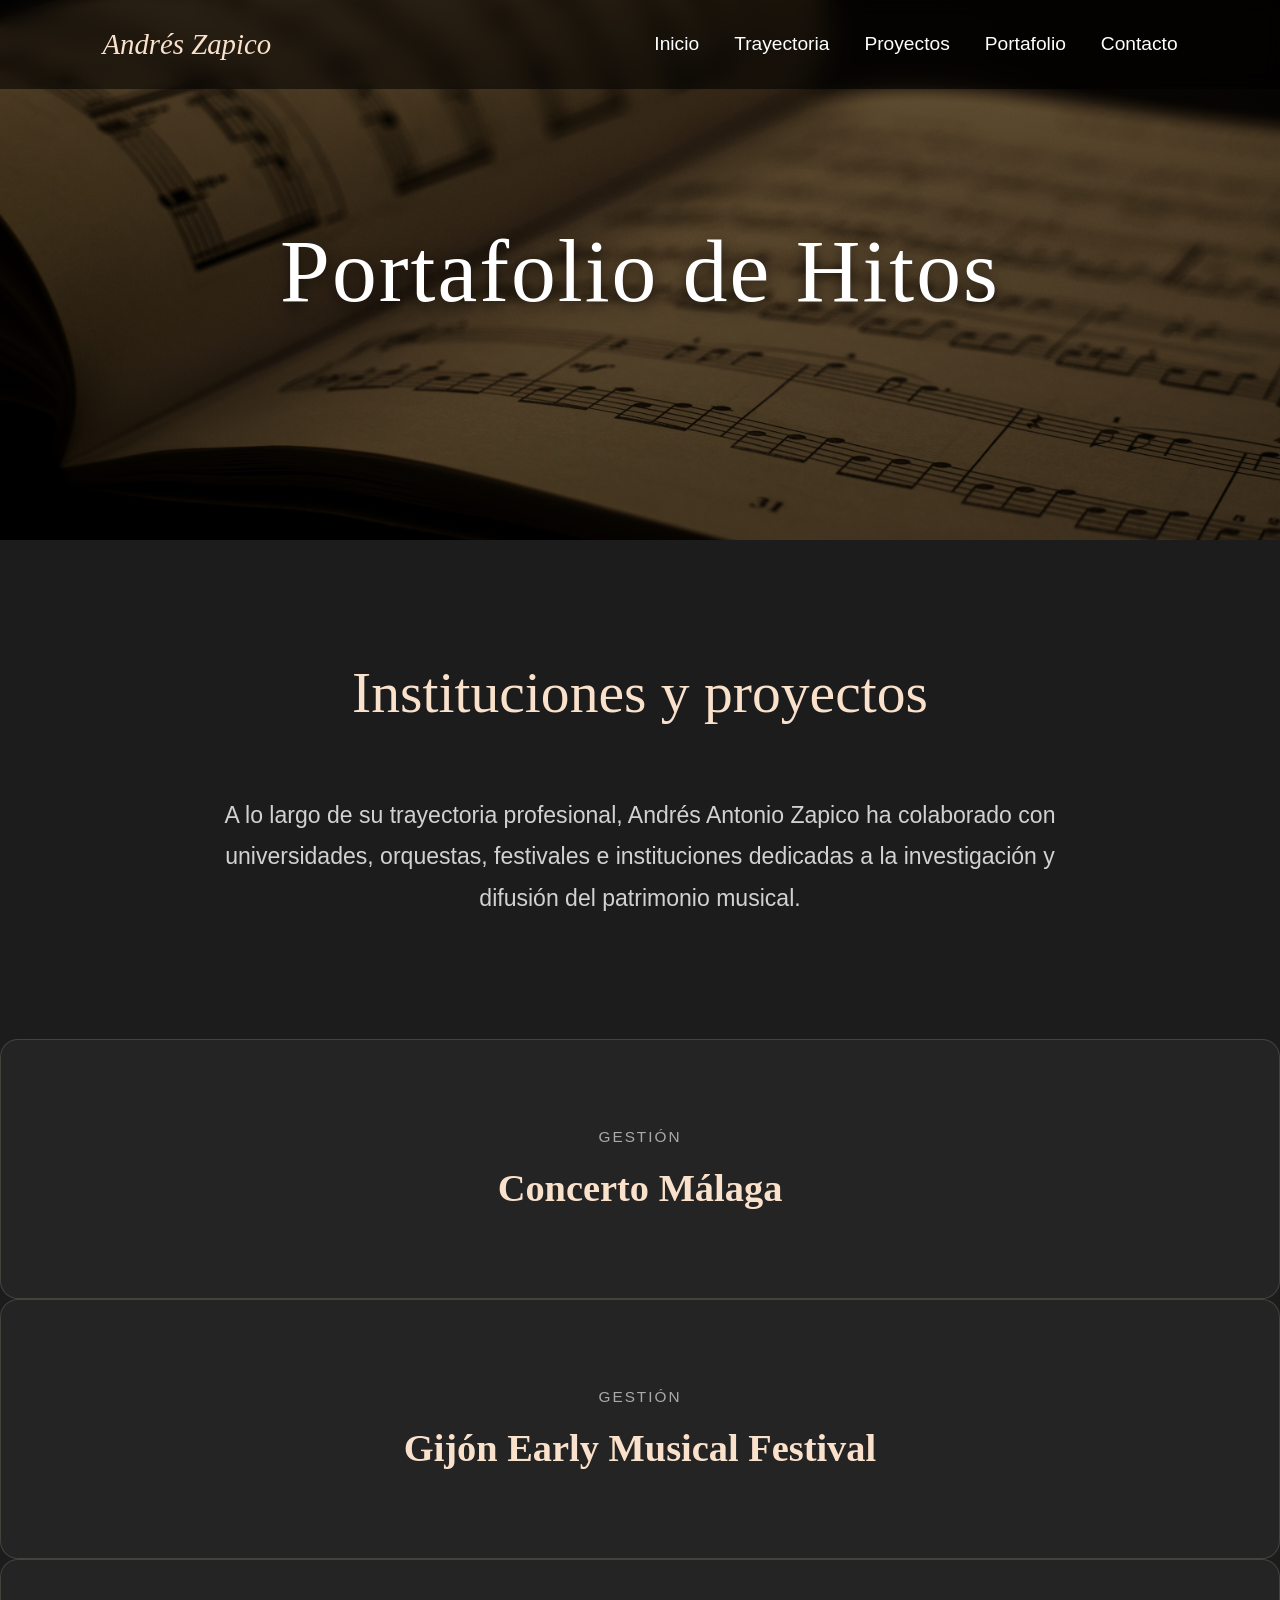
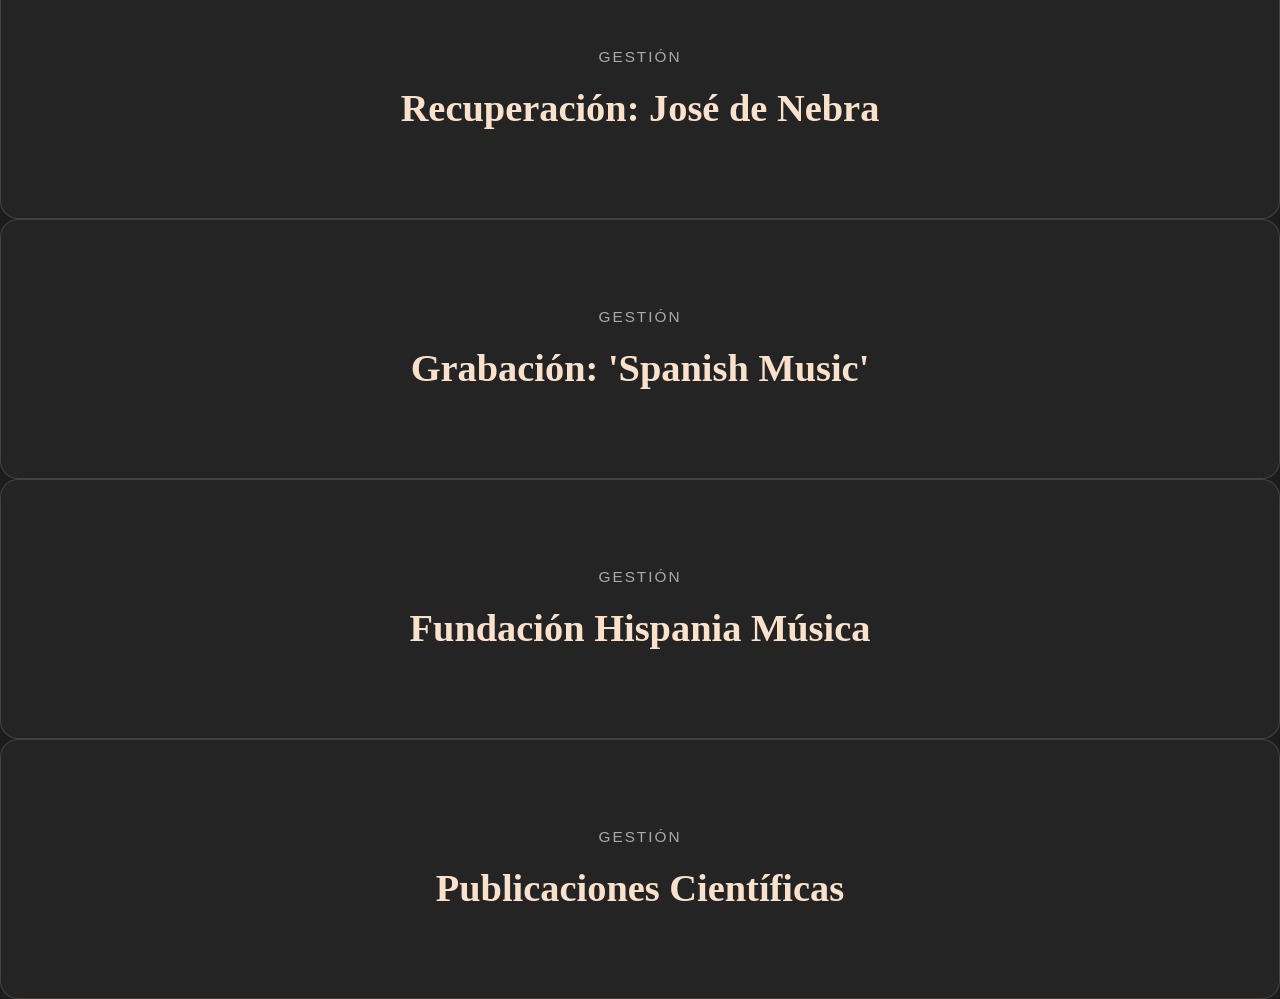
==== colaboraciones.html @ ef0f3a8b "Pagina inicio, bigrafia músico" ====
<!DOCTYPE html>
<html lang="es">

<head>

    <meta charset="UTF-8">
    <meta name="viewport" content="width=device-width, initial-scale=1.0">

    <title>Colaboraciones | Andrés Antonio Zapico Maldonado</title>

    <link rel="stylesheet" href="style.css">

</head>

<body>

<nav>

    <h2 class="logo">Andrés Zapico</h2>

    <ul>
        <li><a href="index.html">Inicio</a></li>
        <li><a href="index.html#trayectoria">Trayectoria</a></li>
        <li><a href="index.html#proyectos">Proyectos</a></li>
        <li><a href="colaboraciones.html">Portafolio</a></li>
        <li><a href="index.html#contacto">Contacto</a></li>
    </ul>

</nav>

<header class="banner-colaboraciones">

    <h1>Portafolio de Hitos</h1>

</header>

<main>
    <section class="colaboraciones">

    <header>
        <h3>Instituciones y proyectos</h3>

        <p>
            A lo largo de su trayectoria profesional, Andrés Antonio Zapico ha colaborado con universidades, orquestas, festivales e instituciones dedicadas a la investigación y difusión del patrimonio musical.
        </p>

    </header>

</section>
<div class="tarjeta-hito">

    <div class="tarjeta-inner">

        <div class="frente">
            <span class="categoria">GESTIÓN</span>
            <h4>Concerto Málaga</h4>
        </div>

        <div class="detras">
            <p>
                Gestión técnica y dirección de una de las orquestas de cámara
                más reconocidas de España.
            </p>

            <span>Desde 2008</span>
        </div>

    </div>

</div>
<div class="tarjeta-hito">

    <div class="tarjeta-inner">

        <div class="frente">
            <span class="categoria">GESTIÓN</span>
            <h4>Gijón Early Musical Festival</h4>
        </div>

        <div class="detras">
            <p>
                Coordinación y dirección artística de uno de los festivales de música 
                antigua más prestigiosos del norte de España.
            </p>

            <span>Hitos</span>
        </div>

    </div>

</div>
<div class="tarjeta-hito">

    <div class="tarjeta-inner">

        <div class="frente">
            <span class="categoria">GESTIÓN</span>
            <h4>Recuperación: José de Nebra</h4>
        </div>

        <div class="detras">
            <p>
                 Investigación y transcripción de manuscritos para su reestreno mundial.
            </p>

            <span>Proyecto académico</span>
        </div>

    </div>

</div>
<div class="tarjeta-hito">

    <div class="tarjeta-inner">

        <div class="frente">
            <span class="categoria">GESTIÓN</span>
            <h4>Grabación: 'Spanish Music'</h4>
        </div>

        <div class="detras">
            <p>
                Producción ejecutiva de álbumes dedicados a la música española 
                bajo sellos internacionales.
            </p>

            <span>Discigrafía</span>
        </div>

    </div>

</div>
<div class="tarjeta-hito">

    <div class="tarjeta-inner">

        <div class="frente">
            <span class="categoria">GESTIÓN</span>
            <h4>Fundación Hispania Música</h4>
        </div>

        <div class="detras">
            <p>
                Impulso de proyectos para la difusión del patrimonio musical hispano.
            </p>

            <span>Institucional</span>
        </div>

    </div>

</div>
<div class="tarjeta-hito">

    <div class="tarjeta-inner">

        <div class="frente">
            <span class="categoria">GESTIÓN</span>
            <h4>Publicaciones Científicas</h4>
        </div>

        <div class="detras">
            <p>
                Artículos y capítulos de libros sobre la praxis interpretativa en el siglo XVIII.
            </p>

            <span>Academia</span>
        </div>

    </div>

</div>
</section>
<script src="script.js"></script>
</body>
</html>
---- style.css ----
* {
    margin: 0;
    padding: 0;
    box-sizing: border-box;
}

html,
body {
    font-family: "Exo 2", sans-serif;
}
html{
    scroll-behavior:smooth;
    font-size: clamp(14px, 1.5vw, 22px);
    background-color: #1c1c1c;
    color: rgba(255, 255, 255, 0.9);
}
h1,
h2,
h3,
h4,
h5,
h6 {
    font-family: "Playfair Display", serif;
    text-align: center;
}

h1{
    font-size: clamp(3rem, 7vw, 5.5rem);
    font-weight: 400;
    letter-spacing: 2px;
}

h2 {
    font-style: italic;
    font-size: clamp(1.2rem,2vw,2rem);
    font-weight: 400;
    max-width: 900px;
    line-height: 1.7;
    margin: 0;
}

h3 {
    color: #fae1cb;
    font-size: 3rem;
    font-weight: 500;
    margin-bottom: 25px;
}
body > header {
    background-image:
        linear-gradient(rgba(0,0,0,.45), rgba(0,0,0,.65)),
        url(img/banner-andrews.png);

    width: 100%;
    height: 100vh;

    background-position: center;
    background-size: cover;
    background-repeat: no-repeat;

    display: flex;
    flex-direction: column;
    justify-content: center;
    align-items: center;
}
header > hgroup {
    display: flex;
    flex-direction: column;
    align-items: center;
    gap: 30px;

    padding: 0 10%;
    text-align: center;
}
section {
    display: flex;
    flex-direction: column;
    padding: 120px 5%;
    max-width: 1400px;
    margin: 0 auto;
}
main > section > header {
    display: flex;
    flex-direction: column;
    gap: 5dvh;
}
.cards {
    display: flex;
    gap: 30px;
    margin-top: 50px;
}

.cards .card {
    flex: 1;
    background-color: #242424;
    border-radius: 15px;
    padding: 35px 25px;
    text-align: center;
    transition: 0.3s;
}

.cards .card:hover {
    transform: translateY(-8px);
    box-shadow: 0 12px 30px rgba(0,0,0,.35);
}

.cards .card h4 {
    color: #fae1cb;
    font-size: 1.7rem;
    margin-bottom: 20px;
}

.cards .card p {
    line-height: 1.8;
    color: rgba(255,255,255,.8);
}

hr{
    border: none;
    height: 1px;
    background-color: rgba(255,255,255,.2);
    margin: 50px 0;
}

main > section > header > p{
    text-align: center;
    font-size: 1.2rem;
    max-width: 900px;
    margin: auto;
    line-height: 1.8;
    color: rgba(255,255,255,.8);
}

main{
    width: 100%;
}
.trayectoria-contenido{
    display:flex;
    align-items:center;
    gap:60px;
    margin-top:60px;
}

.trayectoria-texto{
    flex:1;
}

.item{
    margin-bottom:45px;
}

.item h4{
    color:#fae1cb;
    font-size:1.6rem;
    margin-bottom:15px;
    text-align:left;
}

.item p{
    line-height:1.8;
    color:rgba(255,255,255,.8);
    text-align:left;
}

.trayectoria-imagen{
    flex:1;
}

.trayectoria-imagen{
    flex: 1;
    display: flex;
    justify-content: center;
    align-items: center;
}

.trayectoria-imagen img{
    width: 75%;
    max-width: 420px;
    height: 520px;
    object-fit: cover;
    border-radius: 20px;
    border: 2px solid #2b2a2a;
    box-shadow: 0 15px 35px rgba(160, 160, 159, 0.35);
}

.logros{
    position: relative;
    overflow: hidden;

    width: 100vw;
    max-width: none;
    margin-left: calc(50% - 50vw);

    min-height: 100vh;

    display: flex;
    flex-direction: column;
    justify-content: center;
    align-items: center;
}

.video-fondo{
    position: absolute;
    top: 0;
    left: 0;
    width: 100%;
    height: 100%;
    object-fit: cover;
    z-index: -2;
}

.logros::before{
    content: "";
    position: absolute;
    inset: 0;
    background: rgba(0,0,0,.55);
    z-index: -1;
}

.contenido-logros{
    position: relative;
    z-index: 2;

    width: 100%;
    max-width: 1200px;
    margin: 0 auto;
    text-align: center;
}

.estadisticas{
    display: flex;
    justify-content: center;
    align-items: center;
    gap: 30px;
    flex-wrap: wrap;
    margin-top: 60px;
}

.numero{
    width: 220px;
    height: 220px;
    padding: 25px;

    display: flex;
    flex-direction: column;
    justify-content: center;
    align-items: center;

    padding: 20px;

    background: rgba(30,30,30,.45);
    backdrop-filter: blur(10px);

    border: 1px solid rgba(255,255,255,.12);
    border-radius: 20px;

    transition: .35s;
}

.numero h2{
    font-size: 2.6rem;
    font-weight: 500;
    margin-bottom: 12px;
    line-height: 1;
    color: #fae1cb;
}

.numero p{
    font-size: 0.95rem;
    line-height: 1.4;
}

.proyectos-grid{
    display:grid;
    grid-template-columns:repeat(3,1fr);
    gap:30px;
    margin-top:60px;
}

.proyecto{
    background:#242424;
    border-radius:18px;
    overflow:hidden;
    transition:.3s;
}

.proyecto:hover{
    transform:translateY(-8px);
    box-shadow:0 15px 30px rgba(0,0,0,.35);
}

.proyecto img{
    width:100%;
    height:220px;
    object-fit:cover;
}

.proyecto .contenido{
    padding:25px;
    text-align:center;
}

.proyecto h4{
    color:#fae1cb;
    margin-bottom:15px;
    text-align:center;
}

.proyecto p{
    color:rgba(255,255,255,.8);
    line-height:1.7;
    text-align:center;
}

nav{
    position:fixed;
    top:0;
    left:0;

    width:100%;

    padding:20px 8%;

    display:flex;
    justify-content:space-between;
    align-items:center;

    background:rgba(0,0,0,.55);
    backdrop-filter:blur(10px);

    z-index:1000;
}

.logo{
    font-size:1.5rem;
    color:#fae1cb;
}

nav ul{
    display:flex;
    gap:35px;
    list-style:none;
}

nav a{
    color:white;
    text-decoration:none;
    font-size:1rem;
    font-weight:500;
    position:relative;
    transition:.3s;
}
nav a::after{
    content:"";
    position:absolute;
    left:0;
    bottom:-6px;
    width:0%;
    height:2px;
    background:#fae1cb;
    transition:.3s;
}

nav a:hover::after{
    width:100%;
}
nav a:hover{
    color:#fae1cb;
}
.btn{
    display:inline-block;
    margin-top:20px;
    padding:15px 35px;

    background:#fae1cb;
    color:#1c1c1c;

    text-decoration:none;
    font-weight:600;

    border-radius:50px;

    transition:.3s;
}

header .btn{
    margin-top:40px;
}

.btn:hover{
    background:white;
    transform:translateY(-3px);
}
.cita{
    background:
        linear-gradient(rgba(0,0,0,.75), rgba(0,0,0,.75)),
        url("img/banner-andrews.png");

    background-size: cover;
    background-position: center;
    background-attachment: fixed;

    min-height: 70vh;

    display: flex;
    justify-content: center;
    align-items: center;

    text-align: center;
}

.cita-contenido{
    max-width: 900px;
    padding: 0 30px;
}

.cita h2{
    font-size: clamp(2rem,4vw,3.5rem);
    color: white;
    font-style: italic;
    line-height: 1.5;
}

.cita p{
    margin-top: 35px;
    color: #fae1cb;
    font-size: 1.3rem;
    letter-spacing: 2px;
}
footer{
    margin-top:120px;
    padding:70px 8%;

    background:#161616;

    text-align:center;
}

footer h3{
    color:#fae1cb;
    font-size:2rem;
    margin-bottom:20px;
}

footer p{
    color:rgba(255,255,255,.75);
}

.footer-links{
    display:flex;
    justify-content:center;
    gap:30px;

    margin:35px 0;
}

.footer-links a{
    color:white;
    text-decoration:none;
    transition:.3s;
}

.footer-links a:hover{
    color:#fae1cb;
}

.copyright{
    margin-top:40px;
    font-size:.9rem;
    color:rgba(255,255,255,.5);
}
.galeria{
    text-align:center;
}

.galeria img{
    width:80%;
    max-width:900px;
    border-radius:20px;
    margin-top:40px;
    box-shadow:0 10px 30px rgba(0,0,0,.35);

}
    .carrusel-video{
    display:flex;
    align-items:center;
    justify-content:center;
    gap:40px;
    margin-top:50px;

    position:relative;
}

.carrusel-video iframe{
    width:90%;
    max-width:1300px;
    aspect-ratio:16/9;

    border:none;
    border-radius:20px;

    opacity:1;
    transition:opacity .35s ease;

    position:relative;
    z-index:1;
}

.carrusel-video iframe.oculto{
    opacity:0;
}

.carrusel-video button{
    background: transparent;
    border: none;
    cursor: pointer;

    font-size: 4rem;
    color: #fae1cb;

    text-shadow: 0 0 15px rgba(0,0,0,.8);

    transition: .3s;
}

.carrusel-video button:hover{
    color: white;
    transform: scale(1.15);
    text-shadow: 0 0 25px rgba(250,225,203,.8);
}

.carrusel-video::before{
    content:"♪ ♫ ♪ ♫ ♪ ♫";

    position:absolute;
    top:50%;
    left:50%;
    transform:translate(-50%,-50%);

    font-size:6rem;
    letter-spacing:40px;

    color:rgba(250, 225, 203, .8);

    z-index:0;

    pointer-events:none;
}

.footer-contenido{
    display:grid;
    grid-template-columns:repeat(4,1fr);
    gap:50px;

    margin:60px 0;
    padding-top:40px;

    border-top:1px solid rgba(255,255,255,.15);
}

.footer-columna{
    display:flex;
    flex-direction:column;
    gap:15px;
}

.footer-columna h4{
    color:#fae1cb;
    margin-bottom:15px;
    text-align:left;
}

.footer-columna p{
    text-align:left;
}

.footer-columna a{
    color:white;
    text-decoration:none;
    transition:.3s;
    text-align:left;
}

.footer-columna a:hover{
    color:#fae1cb;
    transform:translateX(5px);
}
.banner-colaboraciones{
    background-image:
        linear-gradient(rgba(0,0,0,.55), rgba(0,0,0,.65)),
        url("img/colaboraciones.jpg");

    width:100%;
    height:60vh;

    display:flex;
    justify-content:center;
    align-items:center;

    background-size:cover;
    background-position:center;
}

.banner-colaboraciones h1{
    color:white;
    text-shadow:0 5px 15px rgba(0,0,0,.6);
}

.colaboraciones-grid{
    display:grid;
    grid-template-columns:repeat(3,1fr);
    gap:35px;
    margin-top:60px;
}

.colaboracion{
    background:#242424;
    border-radius:20px;
    overflow:hidden;
    transition:.3s;
}

.colaboracion:hover{
    transform:translateY(-8px);
    box-shadow:0 15px 30px rgba(0,0,0,.35);
}

.colaboracion img{
    width:100%;
    height:240px;
    object-fit:cover;
}

.colaboracion .contenido{
    padding:25px;
    text-align:center;
}

.colaboracion h4{
    color:#fae1cb;
    margin-bottom:15px;
}

.colaboracion p{
    line-height:1.7;
    color:rgba(255,255,255,.8);
}
.portafolio-grid{
    display:grid;
    grid-template-columns:repeat(3,1fr);
    gap:35px;
    margin-top:60px;
}

.tarjeta-hito{
    perspective:1000px;
    height:260px;
    cursor:pointer;
}

.tarjeta-inner{
    position:relative;
    width:100%;
    height:100%;

    transition:.8s;

    transform-style:preserve-3d;
}

.tarjeta-hito.activa .tarjeta-inner{
    transform:rotateY(180deg);
}

.frente,
.detras{

    position:absolute;

    width:100%;
    height:100%;

    border-radius:18px;

    backface-visibility:hidden;

    display:flex;
    flex-direction:column;
    justify-content:center;
    align-items:center;

    padding:30px;

    background:#242424;

    border:1px solid rgba(250,225,203,.15);
}

.frente h4{
    color:#fae1cb;
    margin-top:20px;
    font-size:2rem;
}

.categoria{
    font-size:.8rem;
    letter-spacing:2px;
    color:#aaa;
}

.detras{

    transform:rotateY(180deg);

    text-align:center;
}

.detras p{
    line-height:1.8;
    margin-bottom:25px;
}

.detras span{
    color:#fae1cb;
}
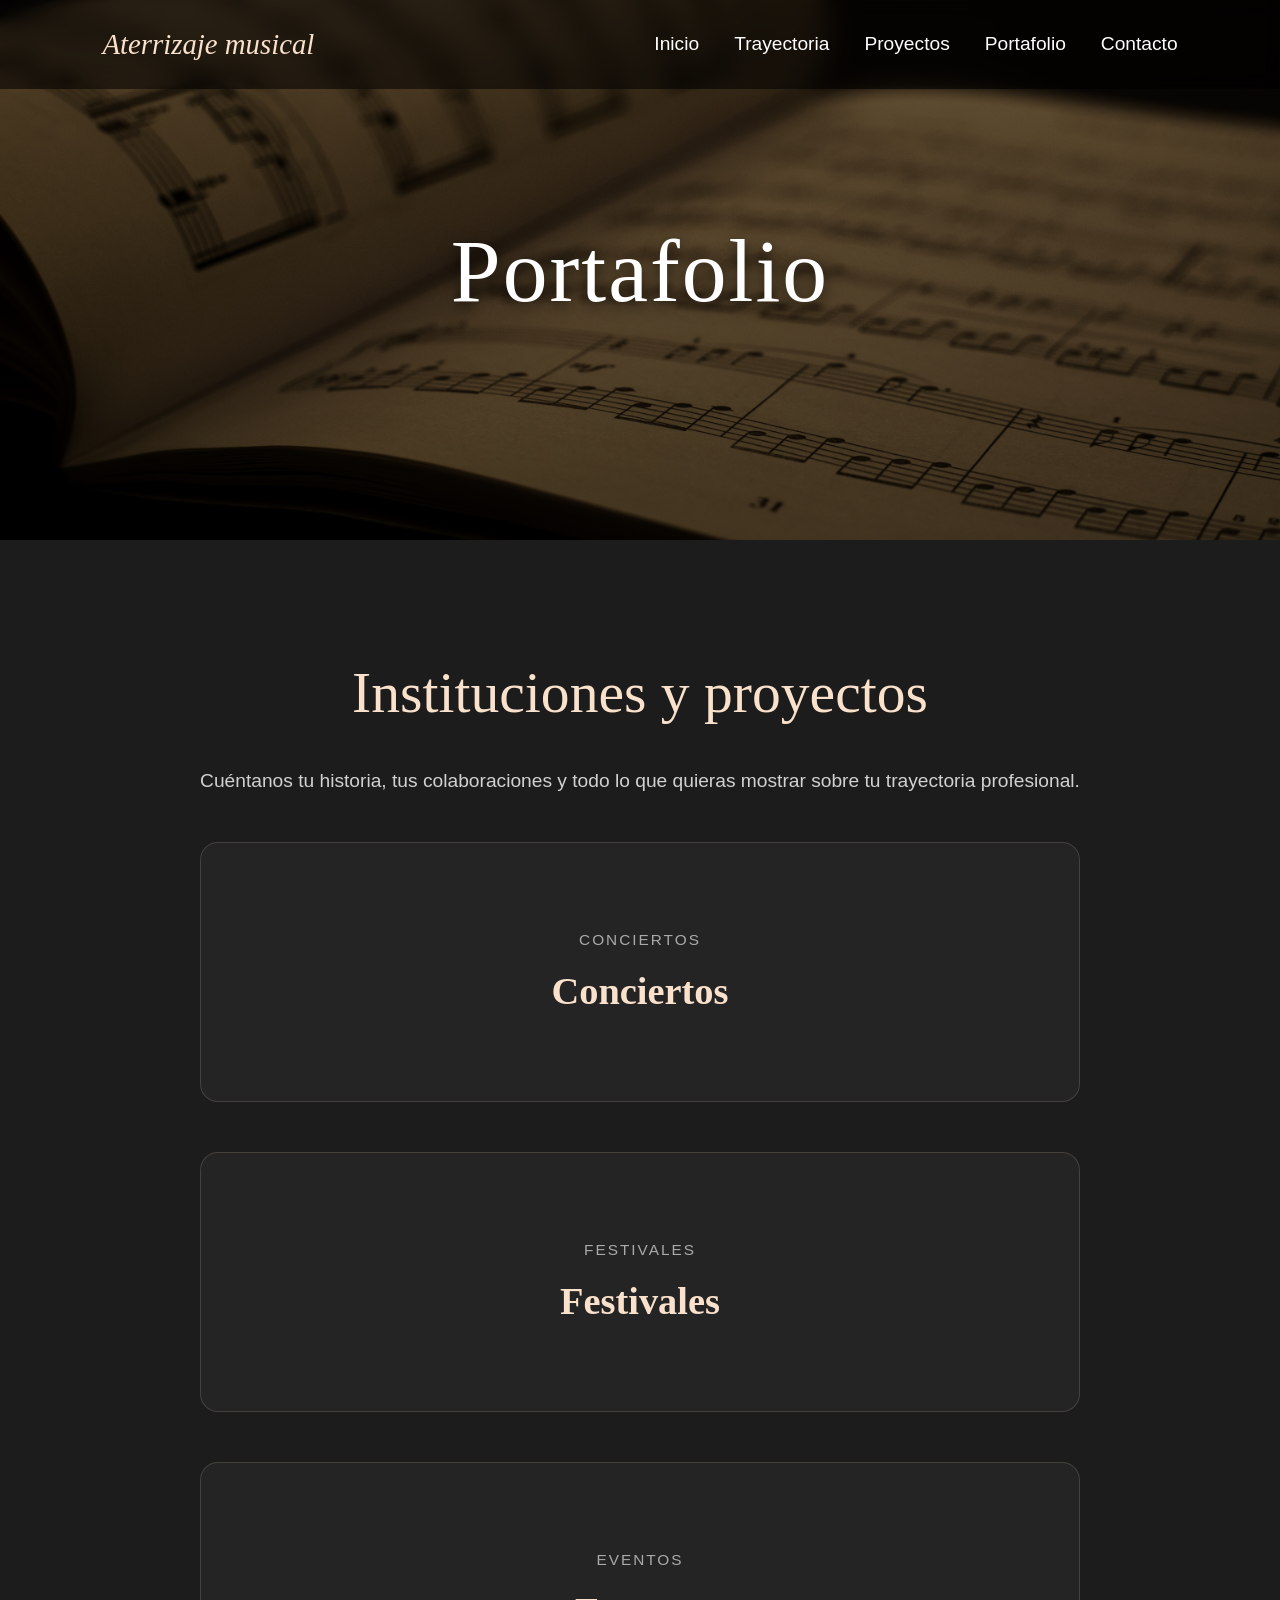
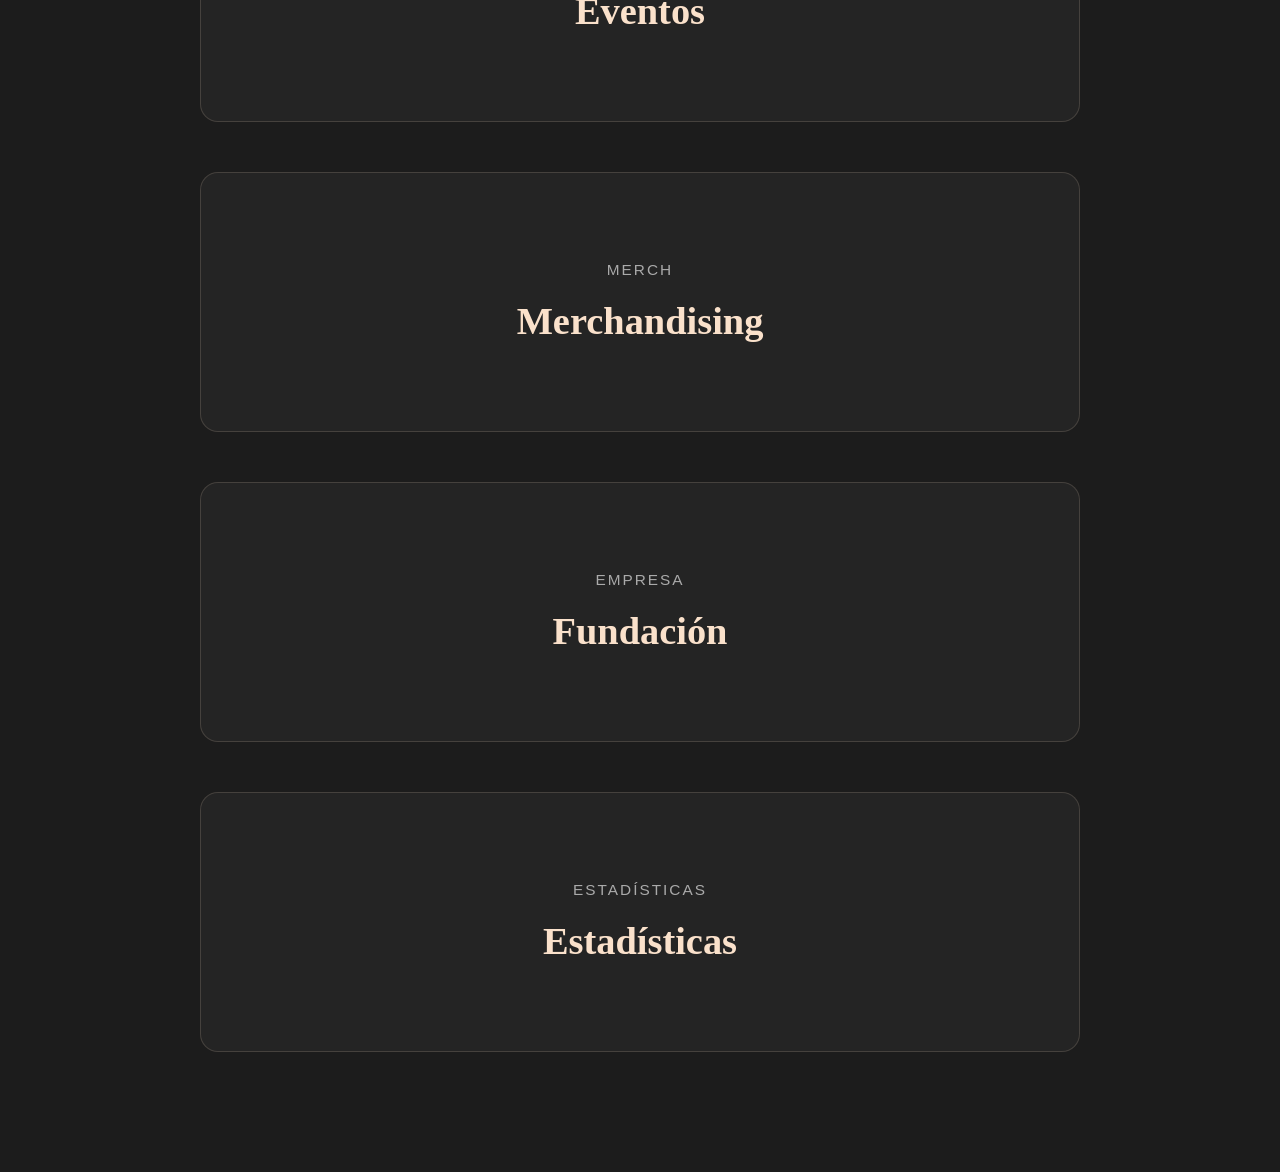
==== commit 43d438e6: "actualización de imágenes y textos" ====
--- a/colaboraciones.html
+++ b/colaboraciones.html
@@ -6,7 +6,7 @@
     <meta charset="UTF-8">
     <meta name="viewport" content="width=device-width, initial-scale=1.0">
 
-    <title>Colaboraciones | Andrés Antonio Zapico Maldonado</title>
+    <title>Colaboraciones | Aterrizaje musical</title>
 
     <link rel="stylesheet" href="style.css">
 
@@ -16,7 +16,7 @@
 
 <nav>
 
-    <h2 class="logo">Andrés Zapico</h2>
+    <h2 class="logo">Aterrizaje musical</h2>
 
     <ul>
         <li><a href="index.html">Inicio</a></li>
@@ -30,147 +30,150 @@
 
 <header class="banner-colaboraciones">
 
-    <h1>Portafolio de Hitos</h1>
+    <h1>Portafolio </h1>
 
 </header>
 
 <main>
-    <section class="colaboraciones">
+
+<section class="colaboraciones">
 
     <header>
+
         <h3>Instituciones y proyectos</h3>
 
         <p>
-            A lo largo de su trayectoria profesional, Andrés Antonio Zapico ha colaborado con universidades, orquestas, festivales e instituciones dedicadas a la investigación y difusión del patrimonio musical.
+            Cuéntanos tu historia, tus colaboraciones y todo lo que quieras mostrar sobre tu trayectoria profesional.
         </p>
 
     </header>
 
-</section>
-<div class="tarjeta-hito">
+    <div class="tarjeta-hito">
 
-    <div class="tarjeta-inner">
+        <div class="tarjeta-inner">
 
-        <div class="frente">
-            <span class="categoria">GESTIÓN</span>
-            <h4>Concerto Málaga</h4>
-        </div>
+            <div class="frente">
+                <span class="categoria">CONCIERTOS</span>
+                <h4>Conciertos</h4>
+            </div>
 
-        <div class="detras">
-            <p>
-                Gestión técnica y dirección de una de las orquestas de cámara
-                más reconocidas de España.
-            </p>
+            <div class="detras">
+                <p>
+                    Presenta tus conciertos, giras y actuaciones más importantes.
+                </p>
 
-            <span>Desde 2008</span>
+                <span>Desde...</span>
+            </div>
+
         </div>
 
     </div>
 
-</div>
-<div class="tarjeta-hito">
+    <div class="tarjeta-hito">
 
-    <div class="tarjeta-inner">
+        <div class="tarjeta-inner">
 
-        <div class="frente">
-            <span class="categoria">GESTIÓN</span>
-            <h4>Gijón Early Musical Festival</h4>
-        </div>
+            <div class="frente">
+                <span class="categoria">FESTIVALES</span>
+                <h4>Festivales</h4>
+            </div>
 
-        <div class="detras">
-            <p>
-                Coordinación y dirección artística de uno de los festivales de música 
-                antigua más prestigiosos del norte de España.
-            </p>
+            <div class="detras">
+                <p>
+                    Muestra los festivales nacionales e internacionales en los que has participado.
+                </p>
 
-            <span>Hitos</span>
+                <span>Eventos</span>
+            </div>
+
         </div>
 
     </div>
 
-</div>
-<div class="tarjeta-hito">
+    <div class="tarjeta-hito">
 
-    <div class="tarjeta-inner">
+        <div class="tarjeta-inner">
 
-        <div class="frente">
-            <span class="categoria">GESTIÓN</span>
-            <h4>Recuperación: José de Nebra</h4>
-        </div>
+            <div class="frente">
+                <span class="categoria">EVENTOS</span>
+                <h4>Eventos</h4>
+            </div>
 
-        <div class="detras">
-            <p>
-                 Investigación y transcripción de manuscritos para su reestreno mundial.
-            </p>
+            <div class="detras">
+                <p>
+                    Comparte tus eventos, promociones y venta de entradas.
+                </p>
 
-            <span>Proyecto académico</span>
+                <span>Proyecto</span>
+            </div>
+
         </div>
 
     </div>
 
-</div>
-<div class="tarjeta-hito">
+    <div class="tarjeta-hito">
 
-    <div class="tarjeta-inner">
+        <div class="tarjeta-inner">
 
-        <div class="frente">
-            <span class="categoria">GESTIÓN</span>
-            <h4>Grabación: 'Spanish Music'</h4>
-        </div>
+            <div class="frente">
+                <span class="categoria">MERCH</span>
+                <h4>Merchandising</h4>
+            </div>
 
-        <div class="detras">
-            <p>
-                Producción ejecutiva de álbumes dedicados a la música española 
-                bajo sellos internacionales.
-            </p>
+            <div class="detras">
+                <p>
+                    Publicita tus prendas, discos y productos oficiales.
+                </p>
 
-            <span>Discigrafía</span>
+                <span>Tienda</span>
+            </div>
+
         </div>
 
     </div>
 
-</div>
-<div class="tarjeta-hito">
+    <div class="tarjeta-hito">
 
-    <div class="tarjeta-inner">
+        <div class="tarjeta-inner">
 
-        <div class="frente">
-            <span class="categoria">GESTIÓN</span>
-            <h4>Fundación Hispania Música</h4>
-        </div>
+            <div class="frente">
+                <span class="categoria">EMPRESA</span>
+                <h4>Fundación</h4>
+            </div>
 
-        <div class="detras">
-            <p>
-                Impulso de proyectos para la difusión del patrimonio musical hispano.
-            </p>
+            <div class="detras">
+                <p>
+                    Explica cómo nació tu proyecto o empresa musical.
+                </p>
 
-            <span>Institucional</span>
+                <span>Historia</span>
+            </div>
+
         </div>
 
     </div>
 
-</div>
-<div class="tarjeta-hito">
+    <div class="tarjeta-hito">
 
-    <div class="tarjeta-inner">
+        <div class="tarjeta-inner">
 
-        <div class="frente">
-            <span class="categoria">GESTIÓN</span>
-            <h4>Publicaciones Científicas</h4>
-        </div>
+            <div class="frente">
+                <span class="categoria">ESTADÍSTICAS</span>
+                <h4>Estadísticas</h4>
+            </div>
 
-        <div class="detras">
-            <p>
-                Artículos y capítulos de libros sobre la praxis interpretativa en el siglo XVIII.
-            </p>
+            <div class="detras">
+                <p>
+                    Comparte cifras de seguidores, visitas, reproducciones o clientes.
+                </p>
 
-            <span>Academia</span>
+                <span>Resultados</span>
+            </div>
+
         </div>
 
     </div>
 
-</div>
 </section>
-<script src="script.js"></script>
-</body>
-</html>
+
+</main>
--- a/style.css
+++ b/style.css
@@ -43,12 +43,11 @@
     color: #fae1cb;
     font-size: 3rem;
     font-weight: 500;
-    margin-bottom: 25px;
 }
 body > header {
     background-image:
         linear-gradient(rgba(0,0,0,.45), rgba(0,0,0,.65)),
-        url(img/banner-andrews.png);
+        url(img/inicia\ musica.jpg);
 
     width: 100%;
     height: 100vh;
@@ -71,62 +70,59 @@
     padding: 0 10%;
     text-align: center;
 }
-section {
-    display: flex;
-    flex-direction: column;
-    padding: 120px 5%;
-    max-width: 1400px;
-    margin: 0 auto;
-}
-main > section > header {
-    display: flex;
-    flex-direction: column;
-    gap: 5dvh;
-}
-.cards {
-    display: flex;
-    gap: 30px;
-    margin-top: 50px;
-}
-
-.cards .card {
-    flex: 1;
-    background-color: #242424;
-    border-radius: 15px;
-    padding: 35px 25px;
-    text-align: center;
-    transition: 0.3s;
-}
-
-.cards .card:hover {
-    transform: translateY(-8px);
-    box-shadow: 0 12px 30px rgba(0,0,0,.35);
-}
-
-.cards .card h4 {
-    color: #fae1cb;
-    font-size: 1.7rem;
-    margin-bottom: 20px;
-}
-
-.cards .card p {
-    line-height: 1.8;
-    color: rgba(255,255,255,.8);
+section{
+    display:flex;
+    flex-direction:column;
+    padding:120px 5%;
+    max-width:1400px;
+    gap:50px;
+}
+
+main{
+    width:100%;
+    display:flex;
+    flex-direction:column;
+    align-items:center;
+}
+.cards{
+    display:flex;
+    gap:30px;
+}
+
+.cards .card{
+    flex:1;
+    background-color:#242424;
+    border-radius:15px;
+    padding:35px 25px;
+    text-align:center;
+    transition:.3s;
+
+    display:flex;
+    flex-direction:column;
+    gap:20px;
+}
+
+.cards .card:hover{
+    transform:translateY(-8px);
+    box-shadow:0 12px 30px rgba(0,0,0,.35);
+}
+
+.cards .card h4{
+    color:#fae1cb;
+    font-size:1.7rem;
 }
 
 hr{
     border: none;
     height: 1px;
     background-color: rgba(255,255,255,.2);
-    margin: 50px 0;
-}
-
-main > section > header > p{
-    text-align: center;
-    font-size: 1.2rem;
-    max-width: 900px;
-    margin: auto;
-    line-height: 1.8;
+}
+
+main > section > header{
+    display:flex;
+    flex-direction:column;
+    align-items:center;
+    gap:5dvh;
     color: rgba(255,255,255,.8);
 }
 
@@ -137,21 +133,18 @@
     display:flex;
     align-items:center;
     gap:60px;
-    margin-top:60px;
 }
 
 .trayectoria-texto{
     flex:1;
-}
-
-.item{
-    margin-bottom:45px;
+    display:flex;
+    flex-direction:column;
+    gap:45px;
 }
 
 .item h4{
     color:#fae1cb;
     font-size:1.6rem;
-    margin-bottom:15px;
     text-align:left;
 }
 
@@ -159,10 +152,6 @@
     line-height:1.8;
     color:rgba(255,255,255,.8);
     text-align:left;
-}
-
-.trayectoria-imagen{
-    flex:1;
 }
 
 .trayectoria-imagen{
@@ -192,8 +181,6 @@
 
     min-height: 100vh;
 
-    display: flex;
-    flex-direction: column;
     justify-content: center;
     align-items: center;
 }
@@ -217,13 +204,13 @@
 }
 
 .contenido-logros{
-    position: relative;
-    z-index: 2;
-
-    width: 100%;
-    max-width: 1200px;
-    margin: 0 auto;
-    text-align: center;
+    width:100%;
+    max-width:1200px;
+
+    display:flex;
+    flex-direction:column;
+    align-items:center;
+    gap:60px;
 }
 
 .estadisticas{
@@ -232,7 +219,6 @@
     align-items: center;
     gap: 30px;
     flex-wrap: wrap;
-    margin-top: 60px;
 }
 
 .numero{
@@ -245,8 +231,6 @@
     justify-content: center;
     align-items: center;
 
-    padding: 20px;
-
     background: rgba(30,30,30,.45);
     backdrop-filter: blur(10px);
 
@@ -257,11 +241,10 @@
 }
 
 .numero h2{
-    font-size: 2.6rem;
-    font-weight: 500;
-    margin-bottom: 12px;
-    line-height: 1;
-    color: #fae1cb;
+    font-size:2.6rem;
+    font-weight:500;
+    line-height:1;
+    color:#fae1cb;
 }
 
 .numero p{
@@ -273,7 +256,6 @@
     display:grid;
     grid-template-columns:repeat(3,1fr);
     gap:30px;
-    margin-top:60px;
 }
 
 .proyecto{
@@ -297,11 +279,14 @@
 .proyecto .contenido{
     padding:25px;
     text-align:center;
+
+    display:flex;
+    flex-direction:column;
+    gap:15px;
 }
 
 .proyecto h4{
     color:#fae1cb;
-    margin-bottom:15px;
     text-align:center;
 }
 
@@ -366,9 +351,9 @@
 nav a:hover{
     color:#fae1cb;
 }
+
 .btn{
     display:inline-block;
-    margin-top:20px;
     padding:15px 35px;
 
     background:#fae1cb;
@@ -379,171 +364,106 @@
 
     border-radius:50px;
 
-    transition:.3s;
-}
-
-header .btn{
     margin-top:40px;
+
+    transition:.3s;
 }
 
 .btn:hover{
     background:white;
     transform:translateY(-3px);
 }
-.cita{
-    background:
-        linear-gradient(rgba(0,0,0,.75), rgba(0,0,0,.75)),
-        url("img/banner-andrews.png");
-
-    background-size: cover;
-    background-position: center;
-    background-attachment: fixed;
-
-    min-height: 70vh;
-
-    display: flex;
-    justify-content: center;
-    align-items: center;
-
-    text-align: center;
-}
-
-.cita-contenido{
-    max-width: 900px;
-    padding: 0 30px;
-}
-
-.cita h2{
-    font-size: clamp(2rem,4vw,3.5rem);
-    color: white;
-    font-style: italic;
-    line-height: 1.5;
-}
-
-.cita p{
-    margin-top: 35px;
-    color: #fae1cb;
-    font-size: 1.3rem;
-    letter-spacing: 2px;
-}
+
 footer{
-    margin-top:120px;
+    width:100%;
     padding:70px 8%;
 
     background:#161616;
 
+    display:flex;
+    flex-direction:column;
+    gap:40px;
+
     text-align:center;
 }
 
 footer h3{
     color:#fae1cb;
     font-size:2rem;
-    margin-bottom:20px;
 }
 
 footer p{
     color:rgba(255,255,255,.75);
 }
 
-.footer-links{
-    display:flex;
-    justify-content:center;
-    gap:30px;
-
-    margin:35px 0;
-}
-
-.footer-links a{
-    color:white;
-    text-decoration:none;
-    transition:.3s;
-}
-
-.footer-links a:hover{
-    color:#fae1cb;
-}
-
 .copyright{
-    margin-top:40px;
     font-size:.9rem;
     color:rgba(255,255,255,.5);
 }
+
 .galeria{
-    text-align:center;
+    display:flex;
+    flex-direction:column;
+    align-items:center;
+    gap:40px;
 }
 
 .galeria img{
     width:80%;
     max-width:900px;
     border-radius:20px;
-    margin-top:40px;
     box-shadow:0 10px 30px rgba(0,0,0,.35);
-
-}
-    .carrusel-video{
-    display:flex;
-    align-items:center;
-    justify-content:center;
-    gap:40px;
-    margin-top:50px;
-
-    position:relative;
-}
-
-.carrusel-video iframe{
-    width:90%;
-    max-width:1300px;
-    aspect-ratio:16/9;
-
+.carrusel-video{
+    display: flex;
+    justify-content: center;
+    align-items: center;
+    gap: 30px;
+
+    position: relative;
+}
+}
+.carrusel-video button{
+    background:none;
     border:none;
-    border-radius:20px;
-
-    opacity:1;
-    transition:opacity .35s ease;
-
-    position:relative;
-    z-index:1;
-}
-
-.carrusel-video iframe.oculto{
-    opacity:0;
-}
-
-.carrusel-video button{
-    background: transparent;
-    border: none;
-    cursor: pointer;
-
-    font-size: 4rem;
-    color: #fae1cb;
-
-    text-shadow: 0 0 15px rgba(0,0,0,.8);
-
-    transition: .3s;
+
+    color:#fae1cb;
+    font-size:5rem;
+    font-weight:bold;
+
+    cursor:pointer;
+    transition:.3s;
 }
 
 .carrusel-video button:hover{
-    color: white;
-    transform: scale(1.15);
-    text-shadow: 0 0 25px rgba(250,225,203,.8);
+    color:white;
+    transform:scale(1.2);
+}
+
+#imagenCarrusel{
+    width: 900px;
+    max-width: 100%;
+    height: 500px;
+    object-fit: cover;
+    border-radius: 20px;
+
+    z-index: 1;
 }
 
 .carrusel-video::before{
-    content:"♪ ♫ ♪ ♫ ♪ ♫";
-
-    position:absolute;
-    top:50%;
-    left:50%;
-    transform:translate(-50%,-50%);
-
-    font-size:6rem;
-    letter-spacing:40px;
-
-    color:rgba(250, 225, 203, .8);
-
-    z-index:0;
-
-    pointer-events:none;
+    content: "♪ ♫ ♪ ♫ ♪ ♫";
+
+    position: absolute;
+    top: 50%;
+    left: 50%;
+    transform: translate(-50%, -50%);
+
+    font-size: 6rem;
+    letter-spacing: 40px;
+
+    color: rgba(250,225,203,.08);
+
+    pointer-events: none;
+    z-index: 0;
 }
 
 .footer-contenido{
@@ -551,7 +471,6 @@
     grid-template-columns:repeat(4,1fr);
     gap:50px;
 
-    margin:60px 0;
     padding-top:40px;
 
     border-top:1px solid rgba(255,255,255,.15);
@@ -561,23 +480,12 @@
     display:flex;
     flex-direction:column;
     gap:15px;
-}
-
-.footer-columna h4{
-    color:#fae1cb;
-    margin-bottom:15px;
-    text-align:left;
-}
-
-.footer-columna p{
-    text-align:left;
-}
-
+    align-items:flex-start;
+}
 .footer-columna a{
     color:white;
     text-decoration:none;
     transition:.3s;
-    text-align:left;
 }
 
 .footer-columna a:hover{
@@ -605,50 +513,10 @@
     text-shadow:0 5px 15px rgba(0,0,0,.6);
 }
 
-.colaboraciones-grid{
-    display:grid;
-    grid-template-columns:repeat(3,1fr);
-    gap:35px;
-    margin-top:60px;
-}
-
-.colaboracion{
-    background:#242424;
-    border-radius:20px;
-    overflow:hidden;
-    transition:.3s;
-}
-
-.colaboracion:hover{
-    transform:translateY(-8px);
-    box-shadow:0 15px 30px rgba(0,0,0,.35);
-}
-
-.colaboracion img{
-    width:100%;
-    height:240px;
-    object-fit:cover;
-}
-
-.colaboracion .contenido{
-    padding:25px;
-    text-align:center;
-}
-
-.colaboracion h4{
-    color:#fae1cb;
-    margin-bottom:15px;
-}
-
-.colaboracion p{
-    line-height:1.7;
-    color:rgba(255,255,255,.8);
-}
 .portafolio-grid{
     display:grid;
     grid-template-columns:repeat(3,1fr);
     gap:35px;
-    margin-top:60px;
 }
 
 .tarjeta-hito{
@@ -673,7 +541,6 @@
 
 .frente,
 .detras{
-
     position:absolute;
 
     width:100%;
@@ -687,6 +554,7 @@
     flex-direction:column;
     justify-content:center;
     align-items:center;
+    gap:20px;
 
     padding:30px;
 
@@ -697,7 +565,6 @@
 
 .frente h4{
     color:#fae1cb;
-    margin-top:20px;
     font-size:2rem;
 }
 
@@ -716,7 +583,6 @@
 
 .detras p{
     line-height:1.8;
-    margin-bottom:25px;
 }
 
 .detras span{
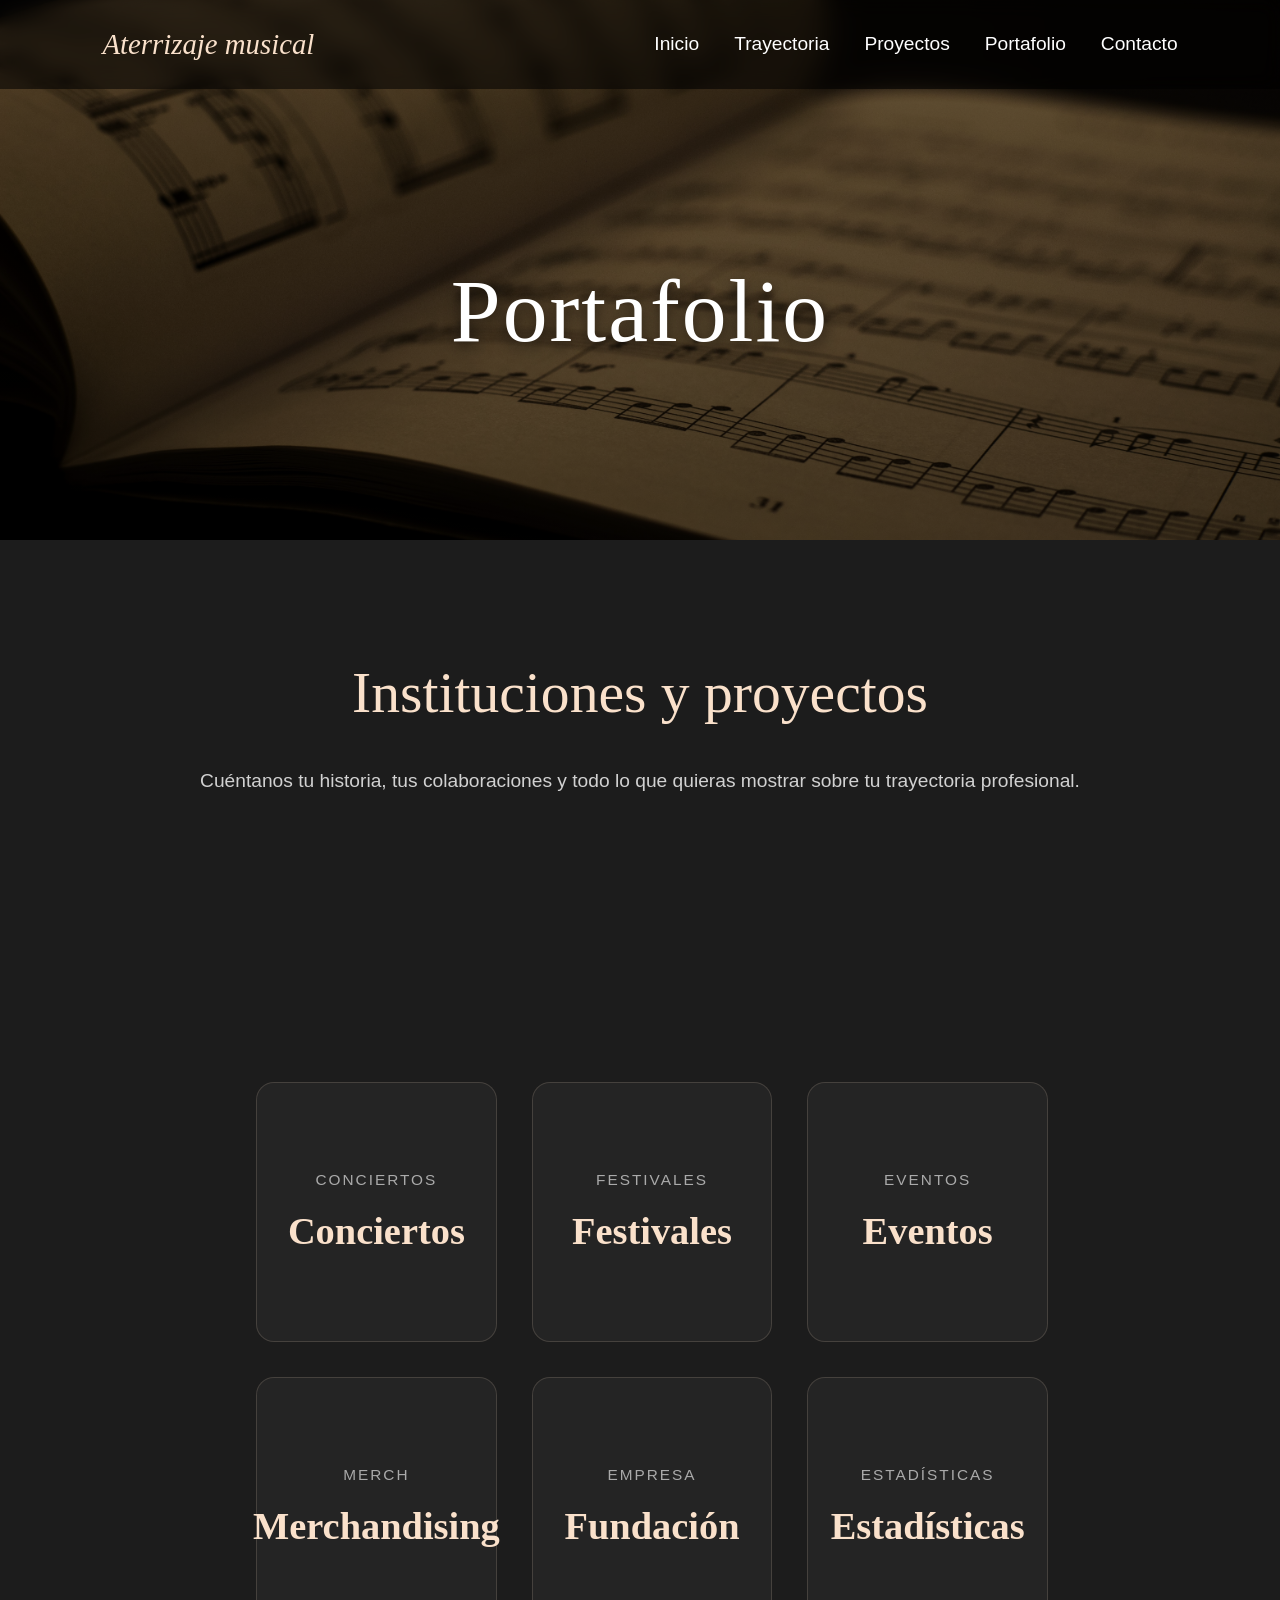
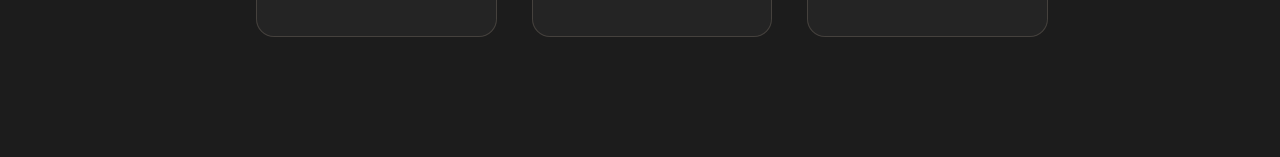
==== commit 3c4d1e95: "modificar las secciones visualmente" ====
--- a/colaboraciones.html
+++ b/colaboraciones.html
@@ -2,178 +2,185 @@
 <html lang="es">
 
 <head>
-
     <meta charset="UTF-8">
     <meta name="viewport" content="width=device-width, initial-scale=1.0">
 
     <title>Colaboraciones | Aterrizaje musical</title>
 
     <link rel="stylesheet" href="style.css">
-
 </head>
 
 <body>
 
-<nav>
+    <nav>
+        <h2 class="logo">Aterrizaje musical</h2>
 
-    <h2 class="logo">Aterrizaje musical</h2>
+        <ul>
+            <li><a href="index.html">Inicio</a></li>
+            <li><a href="index.html#trayectoria">Trayectoria</a></li>
+            <li><a href="index.html#proyectos">Proyectos</a></li>
+            <li><a href="colaboraciones.html">Portafolio</a></li>
+            <li><a href="index.html#contacto">Contacto</a></li>
+        </ul>
+    </nav>
 
-    <ul>
-        <li><a href="index.html">Inicio</a></li>
-        <li><a href="index.html#trayectoria">Trayectoria</a></li>
-        <li><a href="index.html#proyectos">Proyectos</a></li>
-        <li><a href="colaboraciones.html">Portafolio</a></li>
-        <li><a href="index.html#contacto">Contacto</a></li>
-    </ul>
-
-</nav>
-
-<header class="banner-colaboraciones">
-
-    <h1>Portafolio </h1>
-
-</header>
-
-<main>
-
-<section class="colaboraciones">
-
-    <header>
-
-        <h3>Instituciones y proyectos</h3>
-
-        <p>
-            Cuéntanos tu historia, tus colaboraciones y todo lo que quieras mostrar sobre tu trayectoria profesional.
-        </p>
-
+    <header class="banner-colaboraciones">
+        <h1>Portafolio</h1>
     </header>
 
-    <div class="tarjeta-hito">
+    <main>
 
-        <div class="tarjeta-inner">
+        <section class="colaboraciones">
 
-            <div class="frente">
-                <span class="categoria">CONCIERTOS</span>
-                <h4>Conciertos</h4>
-            </div>
+            <header>
+                <h3>Instituciones y proyectos</h3>
 
-            <div class="detras">
                 <p>
-                    Presenta tus conciertos, giras y actuaciones más importantes.
+                    Cuéntanos tu historia, tus colaboraciones y todo lo que
+                    quieras mostrar sobre tu trayectoria profesional.
                 </p>
+            </header>
 
-                <span>Desde...</span>
-            </div>
+            <section class="portafolio-grid">
 
-        </div>
+                <article class="tarjeta-hito">
 
-    </div>
+                    <section class="tarjeta-inner">
 
-    <div class="tarjeta-hito">
+                        <header class="frente">
+                            <span class="categoria">CONCIERTOS</span>
+                            <h4>Conciertos</h4>
+                        </header>
 
-        <div class="tarjeta-inner">
+                        <section class="detras">
+                            <p>
+                                Presenta tus conciertos, giras y actuaciones
+                                más importantes.
+                            </p>
 
-            <div class="frente">
-                <span class="categoria">FESTIVALES</span>
-                <h4>Festivales</h4>
-            </div>
+                            <span>Desde...</span>
+                        </section>
 
-            <div class="detras">
-                <p>
-                    Muestra los festivales nacionales e internacionales en los que has participado.
-                </p>
+                    </section>
 
-                <span>Eventos</span>
-            </div>
+                </article>
 
-        </div>
+                <article class="tarjeta-hito">
 
-    </div>
+                    <section class="tarjeta-inner">
 
-    <div class="tarjeta-hito">
+                        <header class="frente">
+                            <span class="categoria">FESTIVALES</span>
+                            <h4>Festivales</h4>
+                        </header>
 
-        <div class="tarjeta-inner">
+                        <section class="detras">
+                            <p>
+                                Muestra los festivales nacionales e
+                                internacionales en los que has participado.
+                            </p>
 
-            <div class="frente">
-                <span class="categoria">EVENTOS</span>
-                <h4>Eventos</h4>
-            </div>
+                            <span>Eventos</span>
+                        </section>
 
-            <div class="detras">
-                <p>
-                    Comparte tus eventos, promociones y venta de entradas.
-                </p>
+                    </section>
 
-                <span>Proyecto</span>
-            </div>
+                </article>
 
-        </div>
+                <article class="tarjeta-hito">
 
-    </div>
+                    <section class="tarjeta-inner">
 
-    <div class="tarjeta-hito">
+                        <header class="frente">
+                            <span class="categoria">EVENTOS</span>
+                            <h4>Eventos</h4>
+                        </header>
 
-        <div class="tarjeta-inner">
+                        <section class="detras">
+                            <p>
+                                Comparte tus eventos, promociones y venta
+                                de entradas.
+                            </p>
 
-            <div class="frente">
-                <span class="categoria">MERCH</span>
-                <h4>Merchandising</h4>
-            </div>
+                            <span>Proyecto</span>
+                        </section>
 
-            <div class="detras">
-                <p>
-                    Publicita tus prendas, discos y productos oficiales.
-                </p>
+                    </section>
 
-                <span>Tienda</span>
-            </div>
+                </article>
 
-        </div>
+                <article class="tarjeta-hito">
 
-    </div>
+                    <section class="tarjeta-inner">
 
-    <div class="tarjeta-hito">
+                        <header class="frente">
+                            <span class="categoria">MERCH</span>
+                            <h4>Merchandising</h4>
+                        </header>
 
-        <div class="tarjeta-inner">
+                        <section class="detras">
+                            <p>
+                                Publicita tus prendas, discos y productos
+                                oficiales.
+                            </p>
 
-            <div class="frente">
-                <span class="categoria">EMPRESA</span>
-                <h4>Fundación</h4>
-            </div>
+                            <span>Tienda</span>
+                        </section>
 
-            <div class="detras">
-                <p>
-                    Explica cómo nació tu proyecto o empresa musical.
-                </p>
+                    </section>
 
-                <span>Historia</span>
-            </div>
+                </article>
 
-        </div>
+                <article class="tarjeta-hito">
 
-    </div>
+                    <section class="tarjeta-inner">
 
-    <div class="tarjeta-hito">
+                        <header class="frente">
+                            <span class="categoria">EMPRESA</span>
+                            <h4>Fundación</h4>
+                        </header>
 
-        <div class="tarjeta-inner">
+                        <section class="detras">
+                            <p>
+                                Explica cómo nació tu proyecto o empresa
+                                musical.
+                            </p>
 
-            <div class="frente">
-                <span class="categoria">ESTADÍSTICAS</span>
-                <h4>Estadísticas</h4>
-            </div>
+                            <span>Historia</span>
+                        </section>
 
-            <div class="detras">
-                <p>
-                    Comparte cifras de seguidores, visitas, reproducciones o clientes.
-                </p>
+                    </section>
 
-                <span>Resultados</span>
-            </div>
+                </article>
 
-        </div>
+                <article class="tarjeta-hito">
 
-    </div>
+                    <section class="tarjeta-inner">
 
-</section>
+                        <header class="frente">
+                            <span class="categoria">ESTADÍSTICAS</span>
+                            <h4>Estadísticas</h4>
+                        </header>
 
-</main>+                        <section class="detras">
+                            <p>
+                                Comparte cifras de seguidores, visitas,
+                                reproducciones o clientes.
+                            </p>
+
+                            <span>Resultados</span>
+                        </section>
+
+                    </section>
+
+                </article>
+
+            </section>
+
+        </section>
+
+    </main>
+
+</body>
+
+</html>
--- a/style.css
+++ b/style.css
@@ -1,3 +1,9 @@
+:root {
+    --fondo: #1c1c1c;
+    --texto: rgba(255, 255, 255, 0.9);
+    --rosa: #fae1cb;
+}
+
 * {
     margin: 0;
     padding: 0;
@@ -8,12 +14,14 @@
 body {
     font-family: "Exo 2", sans-serif;
 }
-html{
-    scroll-behavior:smooth;
+
+html {
+    scroll-behavior: smooth;
     font-size: clamp(14px, 1.5vw, 22px);
-    background-color: #1c1c1c;
-    color: rgba(255, 255, 255, 0.9);
-}
+    background-color: var(--fondo);
+    color: var(--texto);
+}
+
 h1,
 h2,
 h3,
@@ -24,7 +32,7 @@
     text-align: center;
 }
 
-h1{
+h1 {
     font-size: clamp(3rem, 7vw, 5.5rem);
     font-weight: 400;
     letter-spacing: 2px;
@@ -32,7 +40,7 @@
 
 h2 {
     font-style: italic;
-    font-size: clamp(1.2rem,2vw,2rem);
+    font-size: clamp(1.2rem, 2vw, 2rem);
     font-weight: 400;
     max-width: 900px;
     line-height: 1.7;
@@ -40,17 +48,68 @@
 }
 
 h3 {
-    color: #fae1cb;
+    color: var(--rosa);
     font-size: 3rem;
     font-weight: 500;
 }
+
+:root {
+    margin: 0;
+    padding: 0;
+    box-sizing: border-box;
+}
+
+html,
+body {
+    font-family: "Exo 2", sans-serif;
+}
+
+html {
+    scroll-behavior: smooth;
+    font-size: clamp(14px, 1.5vw, 22px);
+    background-color: #1c1c1c;
+    color: rgba(255, 255, 255, 0.9);
+}
+
+h1,
+h2,
+h3,
+h4,
+h5,
+h6 {
+    font-family: "Playfair Display", serif;
+    text-align: center;
+}
+
+h1 {
+    font-size: clamp(3rem, 7vw, 5.5rem);
+    font-weight: 400;
+    letter-spacing: 2px;
+}
+
+h2 {
+    font-style: italic;
+    font-size: clamp(1.2rem, 2vw, 2rem);
+    font-weight: 400;
+    max-width: 900px;
+    line-height: 1.7;
+    margin: 0;
+}
+
+h3 {
+    color: #fae1cb;
+    font-size: 3rem;
+    font-weight: 500;
+}
+
 body > header {
     background-image:
-        linear-gradient(rgba(0,0,0,.45), rgba(0,0,0,.65)),
+        linear-gradient(rgba(0, 0, 0, .45), rgba(0, 0, 0, .65)),
         url(img/inicia\ musica.jpg);
 
     width: 100%;
     height: 100vh;
+    padding-top: 80px;
 
     background-position: center;
     background-size: cover;
@@ -61,6 +120,7 @@
     justify-content: center;
     align-items: center;
 }
+
 header > hgroup {
     display: flex;
     flex-direction: column;
@@ -70,98 +130,101 @@
     padding: 0 10%;
     text-align: center;
 }
-section{
-    display:flex;
-    flex-direction:column;
-    padding:120px 5%;
-    max-width:1400px;
-    gap:50px;
-}
-
-main{
-    width:100%;
-    display:flex;
-    flex-direction:column;
-    align-items:center;
-}
-.cards{
-    display:flex;
-    gap:30px;
-}
-
-.cards .card{
-    flex:1;
-    background-color:#242424;
-    border-radius:15px;
-    padding:35px 25px;
-    text-align:center;
-    transition:.3s;
-
-    display:flex;
-    flex-direction:column;
-    gap:20px;
-}
-
-.cards .card:hover{
-    transform:translateY(-8px);
-    box-shadow:0 12px 30px rgba(0,0,0,.35);
-}
-
-.cards .card h4{
-    color:#fae1cb;
-    font-size:1.7rem;
-}
-
-hr{
+
+section {
+    display: flex;
+    flex-direction: column;
+    padding: 120px 5%;
+    max-width: 1400px;
+    gap: 50px;
+}
+
+main {
+    width: 100%;
+    display: flex;
+    flex-direction: column;
+    align-items: center;
+}
+
+.cards {
+    display: flex;
+    gap: 30px;
+}
+
+.cards .card {
+    flex: 1;
+    background-color: #242424;
+    border-radius: 15px;
+    padding: 35px 25px;
+    text-align: center;
+    transition: .3s;
+
+    display: flex;
+    flex-direction: column;
+    gap: 20px;
+}
+
+.cards .card:hover {
+    transform: translateY(-8px);
+    box-shadow: 0 12px 30px rgba(0, 0, 0, .35);
+}
+
+.cards .card h4 {
+    color: #fae1cb;
+    font-size: 1.7rem;
+}
+
+hr {
     border: none;
     height: 1px;
-    background-color: rgba(255,255,255,.2);
-}
-
-main > section > header{
-    display:flex;
-    flex-direction:column;
-    align-items:center;
-    gap:5dvh;
-    color: rgba(255,255,255,.8);
-}
-
-main{
-    width: 100%;
-}
-.trayectoria-contenido{
-    display:flex;
-    align-items:center;
-    gap:60px;
-}
-
-.trayectoria-texto{
-    flex:1;
-    display:flex;
-    flex-direction:column;
-    gap:45px;
-}
-
-.item h4{
-    color:#fae1cb;
-    font-size:1.6rem;
-    text-align:left;
-}
-
-.item p{
-    line-height:1.8;
-    color:rgba(255,255,255,.8);
-    text-align:left;
-}
-
-.trayectoria-imagen{
+    background-color: rgba(255, 255, 255, .2);
+}
+
+main > section > header {
+    display: flex;
+    flex-direction: column;
+    align-items: center;
+    gap: 5dvh;
+    color: rgba(255, 255, 255, .8);
+}
+
+main {
+    width: 100%;
+}
+
+.trayectoria-contenido {
+    display: flex;
+    align-items: center;
+    gap: 60px;
+}
+
+.trayectoria-texto {
     flex: 1;
     display: flex;
-    justify-content: center;
-    align-items: center;
-}
-
-.trayectoria-imagen img{
+    flex-direction: column;
+    gap: 45px;
+}
+
+.item h4 {
+    color: #fae1cb;
+    font-size: 1.6rem;
+    text-align: left;
+}
+
+.item p {
+    line-height: 1.8;
+    color: rgba(255, 255, 255, .8);
+    text-align: left;
+}
+
+.trayectoria-imagen {
+    flex: 1;
+    display: flex;
+    justify-content: center;
+    align-items: center;
+}
+
+.trayectoria-imagen img {
     width: 75%;
     max-width: 420px;
     height: 520px;
@@ -171,7 +234,7 @@
     box-shadow: 0 15px 35px rgba(160, 160, 159, 0.35);
 }
 
-.logros{
+.logros {
     position: relative;
     overflow: hidden;
 
@@ -185,7 +248,7 @@
     align-items: center;
 }
 
-.video-fondo{
+.video-fondo {
     position: absolute;
     top: 0;
     left: 0;
@@ -195,25 +258,25 @@
     z-index: -2;
 }
 
-.logros::before{
+.logros::before {
     content: "";
     position: absolute;
     inset: 0;
-    background: rgba(0,0,0,.55);
+    background: rgba(0, 0, 0, .55);
     z-index: -1;
 }
 
-.contenido-logros{
-    width:100%;
-    max-width:1200px;
-
-    display:flex;
-    flex-direction:column;
-    align-items:center;
-    gap:60px;
-}
-
-.estadisticas{
+.contenido-logros {
+    width: 100%;
+    max-width: 1200px;
+
+    display: flex;
+    flex-direction: column;
+    align-items: center;
+    gap: 60px;
+}
+
+.estadisticas {
     display: flex;
     justify-content: center;
     align-items: center;
@@ -221,7 +284,7 @@
     flex-wrap: wrap;
 }
 
-.numero{
+.numero {
     width: 220px;
     height: 220px;
     padding: 25px;
@@ -231,215 +294,219 @@
     justify-content: center;
     align-items: center;
 
-    background: rgba(30,30,30,.45);
+    background: rgba(30, 30, 30, .45);
     backdrop-filter: blur(10px);
 
-    border: 1px solid rgba(255,255,255,.12);
+    border: 1px solid rgba(255, 255, 255, .12);
     border-radius: 20px;
 
     transition: .35s;
 }
 
-.numero h2{
-    font-size:2.6rem;
-    font-weight:500;
-    line-height:1;
-    color:#fae1cb;
-}
-
-.numero p{
+.numero h2 {
+    font-size: 2.6rem;
+    font-weight: 500;
+    line-height: 1;
+    color: #fae1cb;
+}
+
+.numero p {
     font-size: 0.95rem;
     line-height: 1.4;
 }
 
-.proyectos-grid{
-    display:grid;
-    grid-template-columns:repeat(3,1fr);
-    gap:30px;
-}
-
-.proyecto{
-    background:#242424;
-    border-radius:18px;
-    overflow:hidden;
-    transition:.3s;
-}
-
-.proyecto:hover{
-    transform:translateY(-8px);
-    box-shadow:0 15px 30px rgba(0,0,0,.35);
-}
-
-.proyecto img{
-    width:100%;
-    height:220px;
-    object-fit:cover;
-}
-
-.proyecto .contenido{
-    padding:25px;
-    text-align:center;
-
-    display:flex;
-    flex-direction:column;
-    gap:15px;
-}
-
-.proyecto h4{
-    color:#fae1cb;
-    text-align:center;
-}
-
-.proyecto p{
-    color:rgba(255,255,255,.8);
-    line-height:1.7;
-    text-align:center;
-}
-
-nav{
-    position:fixed;
-    top:0;
-    left:0;
-
-    width:100%;
-
-    padding:20px 8%;
-
-    display:flex;
-    justify-content:space-between;
-    align-items:center;
-
-    background:rgba(0,0,0,.55);
-    backdrop-filter:blur(10px);
-
-    z-index:1000;
-}
-
-.logo{
-    font-size:1.5rem;
-    color:#fae1cb;
-}
-
-nav ul{
-    display:flex;
-    gap:35px;
-    list-style:none;
-}
-
-nav a{
-    color:white;
-    text-decoration:none;
-    font-size:1rem;
-    font-weight:500;
-    position:relative;
-    transition:.3s;
-}
-nav a::after{
-    content:"";
-    position:absolute;
-    left:0;
-    bottom:-6px;
-    width:0%;
-    height:2px;
-    background:#fae1cb;
-    transition:.3s;
-}
-
-nav a:hover::after{
-    width:100%;
-}
-nav a:hover{
-    color:#fae1cb;
-}
-
-.btn{
-    display:inline-block;
-    padding:15px 35px;
-
-    background:#fae1cb;
-    color:#1c1c1c;
-
-    text-decoration:none;
-    font-weight:600;
-
-    border-radius:50px;
-
-    margin-top:40px;
-
-    transition:.3s;
-}
-
-.btn:hover{
-    background:white;
-    transform:translateY(-3px);
-}
-
-footer{
-    width:100%;
-    padding:70px 8%;
-
-    background:#161616;
-
-    display:flex;
-    flex-direction:column;
-    gap:40px;
-
-    text-align:center;
-}
-
-footer h3{
-    color:#fae1cb;
-    font-size:2rem;
-}
-
-footer p{
-    color:rgba(255,255,255,.75);
-}
-
-.copyright{
-    font-size:.9rem;
-    color:rgba(255,255,255,.5);
-}
-
-.galeria{
-    display:flex;
-    flex-direction:column;
-    align-items:center;
-    gap:40px;
-}
-
-.galeria img{
-    width:80%;
-    max-width:900px;
-    border-radius:20px;
-    box-shadow:0 10px 30px rgba(0,0,0,.35);
-.carrusel-video{
-    display: flex;
-    justify-content: center;
-    align-items: center;
+.proyectos-grid {
+    display: grid;
+    grid-template-columns: repeat(3, 1fr);
     gap: 30px;
-
+}
+
+.proyecto {
+    background: #242424;
+    border-radius: 18px;
+    overflow: hidden;
+    transition: .3s;
+}
+
+.proyecto:hover {
+    transform: translateY(-8px);
+    box-shadow: 0 15px 30px rgba(0, 0, 0, .35);
+}
+
+.proyecto img {
+    width: 100%;
+    height: 220px;
+    object-fit: cover;
+}
+
+.proyecto .contenido {
+    padding: 25px;
+    text-align: center;
+
+    display: flex;
+    flex-direction: column;
+    gap: 15px;
+}
+
+.proyecto h4 {
+    color: #fae1cb;
+    text-align: center;
+}
+
+.proyecto p {
+    color: rgba(255, 255, 255, .8);
+    line-height: 1.7;
+    text-align: center;
+}
+
+nav {
+    position: fixed;
+    top: 0;
+    left: 0;
+
+    width: 100%;
+
+    padding: 20px 8%;
+
+    display: flex;
+    justify-content: space-between;
+    align-items: center;
+
+    background: rgba(0, 0, 0, .55);
+    backdrop-filter: blur(10px);
+
+    z-index: 1000;
+}
+
+.logo {
+    font-size: 1.5rem;
+    color: #fae1cb;
+}
+
+nav ul {
+    display: flex;
+    gap: 35px;
+    list-style: none;
+}
+
+nav a {
+    color: white;
+    text-decoration: none;
+    font-size: 1rem;
+    font-weight: 500;
     position: relative;
-}
-}
-.carrusel-video button{
-    background:none;
-    border:none;
-
-    color:#fae1cb;
-    font-size:5rem;
-    font-weight:bold;
-
-    cursor:pointer;
-    transition:.3s;
-}
-
-.carrusel-video button:hover{
-    color:white;
-    transform:scale(1.2);
-}
-
-#imagenCarrusel{
+    transition: .3s;
+}
+
+nav a::after {
+    content: "";
+    position: absolute;
+    left: 0;
+    bottom: -6px;
+    width: 0%;
+    height: 2px;
+    background: #fae1cb;
+    transition: .3s;
+}
+
+nav a:hover::after {
+    width: 100%;
+}
+
+nav a:hover {
+    color: #fae1cb;
+}
+
+.btn {
+    display: inline-block;
+    padding: 15px 35px;
+
+    background: #fae1cb;
+    color: #1c1c1c;
+
+    text-decoration: none;
+    font-weight: 600;
+
+    border-radius: 50px;
+
+    margin-top: 40px;
+
+    transition: .3s;
+}
+
+.btn:hover {
+    background: white;
+    transform: translateY(-3px);
+}
+
+footer {
+    width: 100%;
+    padding: 70px 8%;
+
+    background: #161616;
+
+    display: flex;
+    flex-direction: column;
+    gap: 40px;
+
+    text-align: center;
+}
+
+footer h3 {
+    color: #fae1cb;
+    font-size: 2rem;
+}
+
+footer p {
+    color: rgba(255, 255, 255, .75);
+}
+
+.copyright {
+    font-size: .9rem;
+    color: rgba(255, 255, 255, .5);
+}
+
+.galeria {
+    display: flex;
+    flex-direction: column;
+    align-items: center;
+    gap: 40px;
+}
+
+.galeria img {
+    width: 80%;
+    max-width: 900px;
+    border-radius: 20px;
+    box-shadow: 0 10px 30px rgba(0, 0, 0, .35);
+}
+
+.carrusel-imagenes {
+    display: flex;
+    justify-content: center;
+    align-items: center;
+    gap: 30px;
+
+    position: relative;
+}
+
+.carrusel-imagenes button {
+    background: none;
+    border: none;
+
+    color: #fae1cb;
+    font-size: 5rem;
+    font-weight: bold;
+
+    cursor: pointer;
+    transition: .3s;
+}
+
+.carrusel-imagenes button:hover {
+    color: white;
+    transform: scale(1.2);
+}
+
+#imagenCarrusel {
     width: 900px;
     max-width: 100%;
     height: 500px;
@@ -449,7 +516,7 @@
     z-index: 1;
 }
 
-.carrusel-video::before{
+.carrusel-imagenes::before {
     content: "♪ ♫ ♪ ♫ ♪ ♫";
 
     position: absolute;
@@ -460,131 +527,129 @@
     font-size: 6rem;
     letter-spacing: 40px;
 
-    color: rgba(250,225,203,.08);
+    color: rgba(250, 225, 203, .08);
 
     pointer-events: none;
     z-index: 0;
 }
 
-.footer-contenido{
-    display:grid;
-    grid-template-columns:repeat(4,1fr);
-    gap:50px;
-
-    padding-top:40px;
-
-    border-top:1px solid rgba(255,255,255,.15);
-}
-
-.footer-columna{
-    display:flex;
-    flex-direction:column;
-    gap:15px;
-    align-items:flex-start;
-}
-.footer-columna a{
-    color:white;
-    text-decoration:none;
-    transition:.3s;
-}
-
-.footer-columna a:hover{
-    color:#fae1cb;
-    transform:translateX(5px);
-}
-.banner-colaboraciones{
+.footer-contenido {
+    display: grid;
+    grid-template-columns: repeat(4, 1fr);
+    gap: 50px;
+
+    padding-top: 40px;
+
+    border-top: 1px solid rgba(255, 255, 255, .15);
+}
+
+.footer-columna {
+    display: flex;
+    flex-direction: column;
+    gap: 15px;
+    align-items: flex-start;
+}
+
+.footer-columna a {
+    color: white;
+    text-decoration: none;
+    transition: .3s;
+}
+
+.footer-columna a:hover {
+    color: #fae1cb;
+    transform: translateX(5px);
+}
+.banner-colaboraciones {
     background-image:
-        linear-gradient(rgba(0,0,0,.55), rgba(0,0,0,.65)),
+        linear-gradient(rgba(0, 0, 0, .55), rgba(0, 0, 0, .65)),
         url("img/colaboraciones.jpg");
 
-    width:100%;
-    height:60vh;
-
-    display:flex;
-    justify-content:center;
-    align-items:center;
-
-    background-size:cover;
-    background-position:center;
-}
-
-.banner-colaboraciones h1{
-    color:white;
-    text-shadow:0 5px 15px rgba(0,0,0,.6);
-}
-
-.portafolio-grid{
-    display:grid;
-    grid-template-columns:repeat(3,1fr);
-    gap:35px;
-}
-
-.tarjeta-hito{
-    perspective:1000px;
-    height:260px;
-    cursor:pointer;
-}
-
-.tarjeta-inner{
-    position:relative;
-    width:100%;
-    height:100%;
-
-    transition:.8s;
-
-    transform-style:preserve-3d;
-}
-
-.tarjeta-hito.activa .tarjeta-inner{
-    transform:rotateY(180deg);
+    width: 100%;
+    height: 60vh;
+
+    display: flex;
+    justify-content: center;
+    align-items: center;
+
+    background-size: cover;
+    background-position: center;
+}
+
+.banner-colaboraciones h1 {
+    color: white;
+    text-shadow: 0 5px 15px rgba(0, 0, 0, .6);
+}
+
+.portafolio-grid {
+    display: grid;
+    grid-template-columns: repeat(3, 1fr);
+    gap: 35px;
+}
+
+.tarjeta-hito {
+    perspective: 1000px;
+    height: 260px;
+    cursor: pointer;
+}
+
+.tarjeta-inner {
+    position: relative;
+    width: 100%;
+    height: 100%;
+
+    transition: .8s;
+    transform-style: preserve-3d;
+}
+
+.tarjeta-hito.activa .tarjeta-inner {
+    transform: rotateY(180deg);
 }
 
 .frente,
-.detras{
-    position:absolute;
-
-    width:100%;
-    height:100%;
-
-    border-radius:18px;
-
-    backface-visibility:hidden;
-
-    display:flex;
-    flex-direction:column;
-    justify-content:center;
-    align-items:center;
-    gap:20px;
-
-    padding:30px;
-
-    background:#242424;
-
-    border:1px solid rgba(250,225,203,.15);
-}
-
-.frente h4{
-    color:#fae1cb;
-    font-size:2rem;
-}
-
-.categoria{
-    font-size:.8rem;
-    letter-spacing:2px;
-    color:#aaa;
-}
-
-.detras{
-
-    transform:rotateY(180deg);
-
-    text-align:center;
-}
-
-.detras p{
-    line-height:1.8;
-}
-
-.detras span{
-    color:#fae1cb;
+.detras {
+    position: absolute;
+
+    width: 100%;
+    height: 100%;
+
+    border-radius: 18px;
+
+    backface-visibility: hidden;
+
+    display: flex;
+    flex-direction: column;
+    justify-content: center;
+    align-items: center;
+    gap: 20px;
+
+    padding: 30px;
+
+    background: #242424;
+
+    border: 1px solid rgba(250, 225, 203, .15);
+}
+
+.frente h4 {
+    color: #fae1cb;
+    font-size: 2rem;
+}
+
+.categoria {
+    font-size: .8rem;
+    letter-spacing: 2px;
+    color: #aaa;
+}
+
+.detras {
+    transform: rotateY(180deg);
+    text-align: center;
+}
+
+.detras p {
+    line-height: 1.8;
+}
+
+.detras span {
+    color: #fae1cb;
 }
